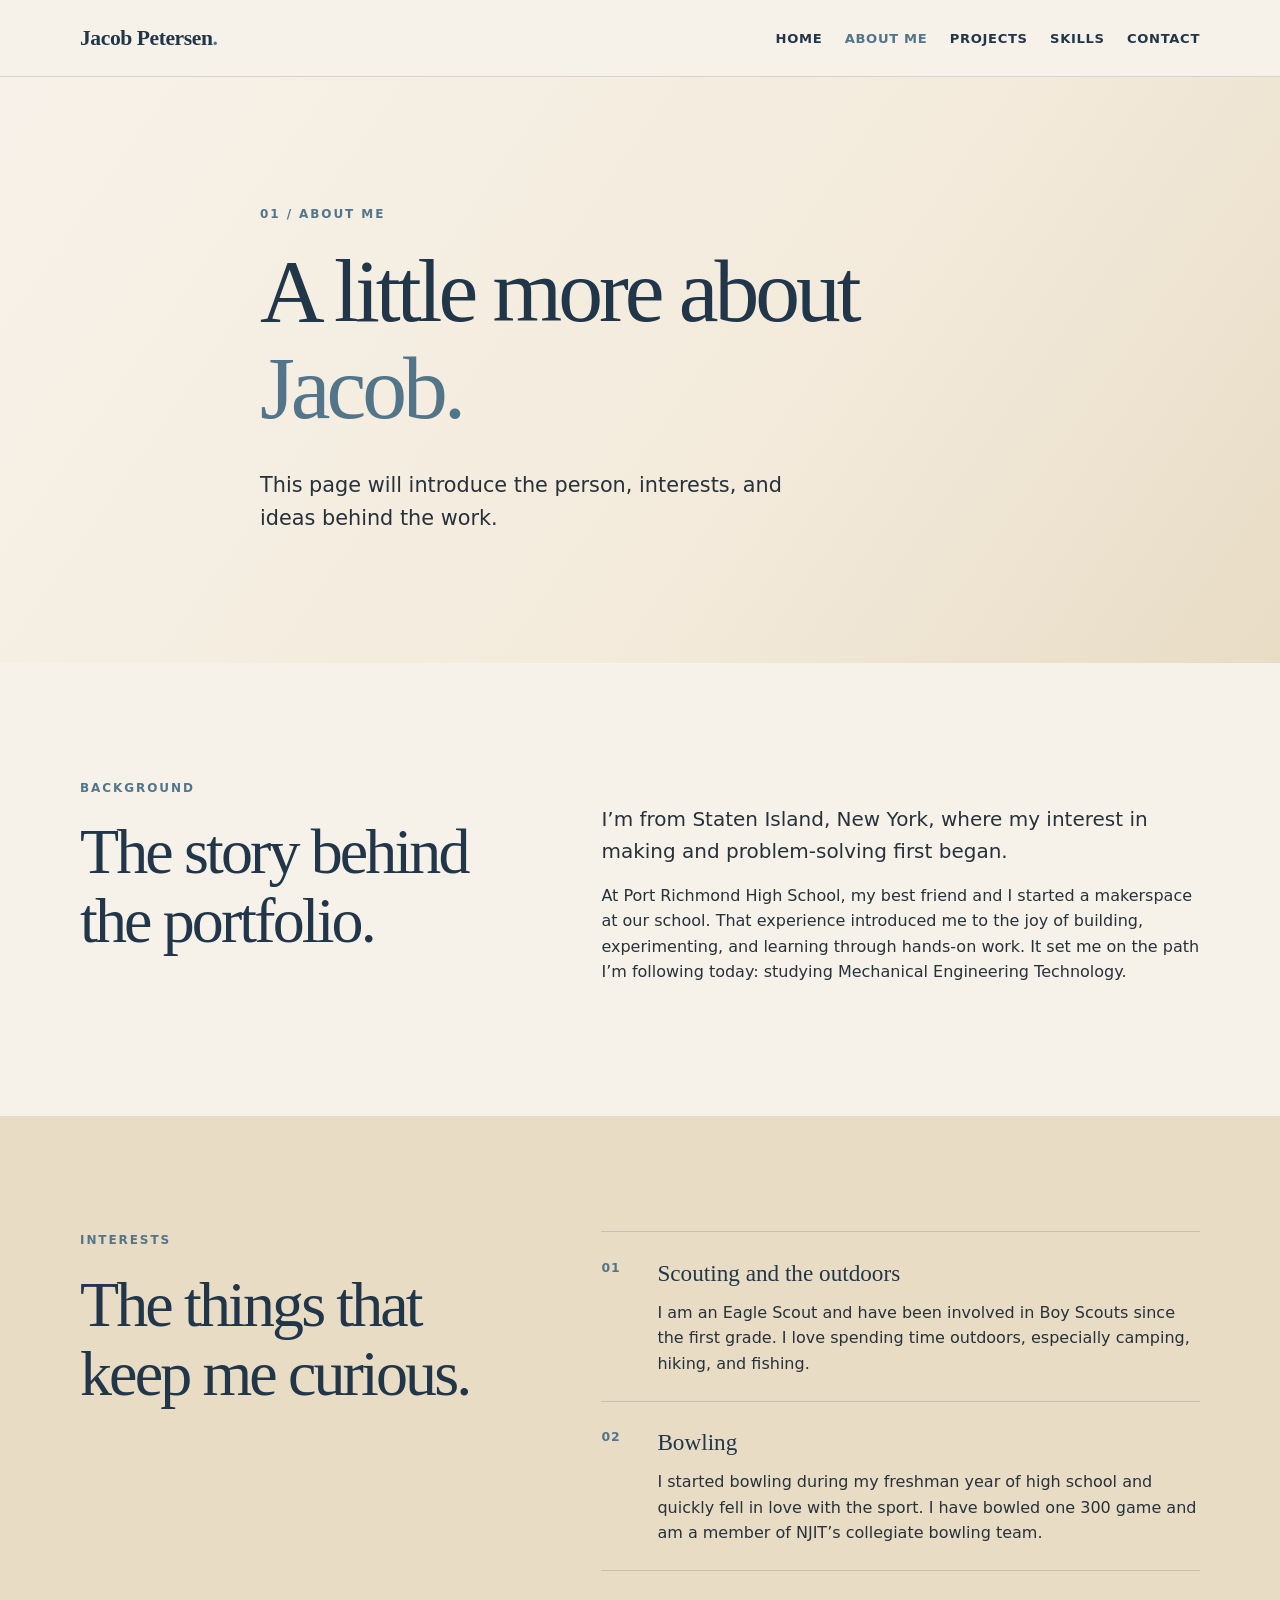
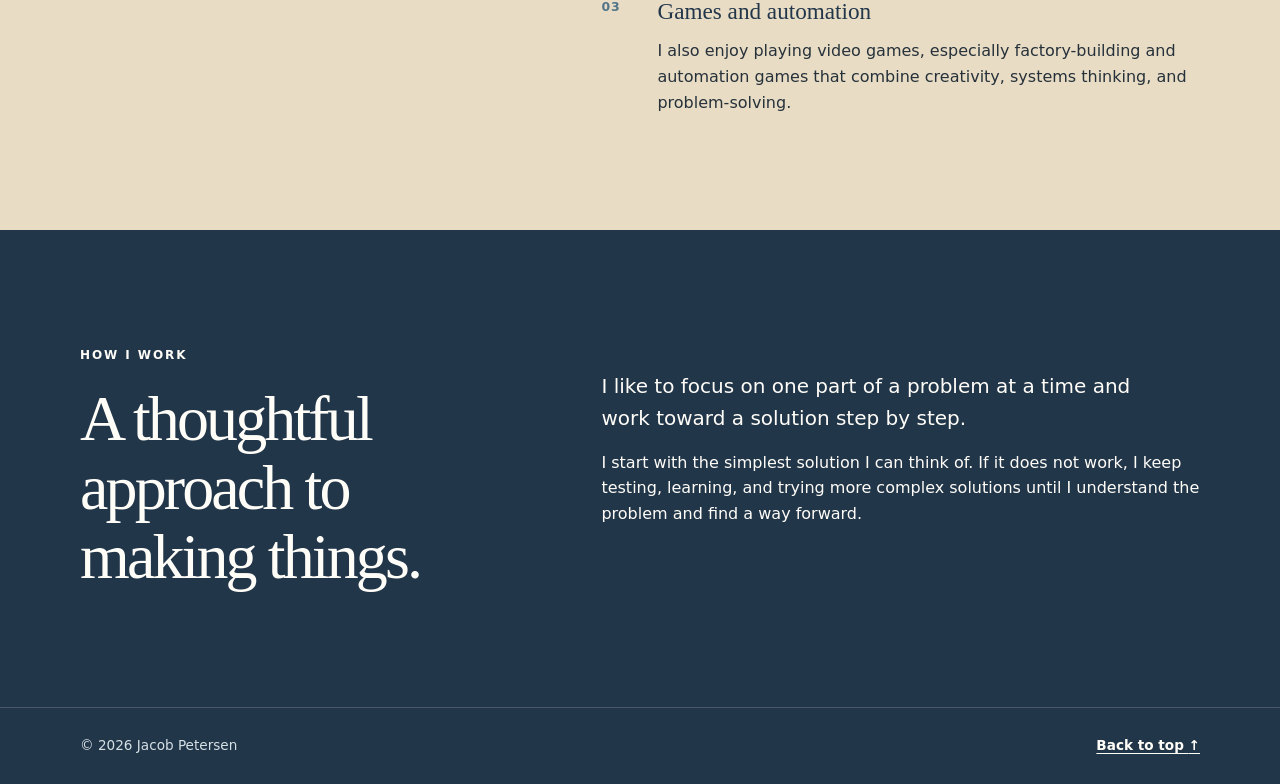
==== about.html @ 649fc0de "Complete portfolio content sections" ====
<!doctype html>
<html lang="en">
  <head>
    <meta charset="utf-8" />
    <meta name="viewport" content="width=device-width, initial-scale=1" />
    <meta
      name="description"
      content="About Jacob Petersen — background, interests, and ways of working."
    />
    <title>About Me | Jacob Petersen</title>
    <link rel="stylesheet" href="styles.css" />
  </head>
  <body>
    <a class="skip-link" href="#main-content">Skip to main content</a>

    <header class="site-header">
      <div class="container header-inner">
        <a class="brand" href="index.html#home" aria-label="Jacob Petersen portfolio home">Jacob Petersen<span>.</span></a>
        <nav aria-label="Primary navigation">
          <ul class="nav-list">
            <li><a class="nav-link" href="index.html#home">Home</a></li>
            <li><a class="nav-link active" href="about.html" aria-current="page">About Me</a></li>
            <li><a class="nav-link" href="index.html#projects">Projects</a></li>
            <li><a class="nav-link" href="index.html#skills">Skills</a></li>
            <li><a class="nav-link" href="index.html#contact">Contact</a></li>
          </ul>
        </nav>
      </div>
    </header>

    <main id="main-content">
      <section class="page-hero" aria-labelledby="about-title">
        <div class="container narrow-section">
          <p class="eyebrow">01 / About me</p>
          <h1 id="about-title">A little more about <em>Jacob.</em></h1>
          <p class="hero-intro">This page will introduce the person, interests, and ideas behind the work.</p>
        </div>
      </section>

      <section class="section section-light" aria-labelledby="story-title">
        <div class="container about-grid">
          <div>
            <p class="eyebrow">Background</p>
            <h2 id="story-title">The story behind the portfolio.</h2>
          </div>
          <div class="about-copy">
            <p class="section-lede">I’m from Staten Island, New York, where my interest in making and problem-solving first began.</p>
            <p>At Port Richmond High School, my best friend and I started a makerspace at our school. That experience introduced me to the joy of building, experimenting, and learning through hands-on work. It set me on the path I’m following today: studying Mechanical Engineering Technology.</p>
          </div>
        </div>
      </section>

      <section class="section section-sand" aria-labelledby="interests-title">
        <div class="container about-grid">
          <div>
            <p class="eyebrow">Interests</p>
            <h2 id="interests-title">The things that keep me curious.</h2>
          </div>
          <div class="about-copy">
            <div class="interest-list">
              <article class="interest-item">
                <p class="interest-number">01</p>
                <div>
                  <h3>Scouting and the outdoors</h3>
                  <p>I am an Eagle Scout and have been involved in Boy Scouts since the first grade. I love spending time outdoors, especially camping, hiking, and fishing.</p>
                </div>
              </article>
              <article class="interest-item">
                <p class="interest-number">02</p>
                <div>
                  <h3>Bowling</h3>
                  <p>I started bowling during my freshman year of high school and quickly fell in love with the sport. I have bowled one 300 game and am a member of NJIT’s collegiate bowling team.</p>
                </div>
              </article>
              <article class="interest-item">
                <p class="interest-number">03</p>
                <div>
                  <h3>Games and automation</h3>
                  <p>I also enjoy playing video games, especially factory-building and automation games that combine creativity, systems thinking, and problem-solving.</p>
                </div>
              </article>
            </div>
          </div>
        </div>
      </section>

      <section class="section section-blue" aria-labelledby="values-title">
        <div class="container about-grid">
          <div>
            <p class="eyebrow">How I work</p>
            <h2 id="values-title">A thoughtful approach to making things.</h2>
          </div>
          <div class="about-copy">
            <p class="section-lede">I like to focus on one part of a problem at a time and work toward a solution step by step.</p>
            <p>I start with the simplest solution I can think of. If it does not work, I keep testing, learning, and trying more complex solutions until I understand the problem and find a way forward.</p>
          </div>
        </div>
      </section>
    </main>

    <footer class="site-footer">
      <div class="container footer-inner">
        <p>© 2026 Jacob Petersen</p>
        <a class="text-link" href="#main-content">Back to top <span aria-hidden="true">↑</span></a>
      </div>
    </footer>
  </body>
</html>
---- styles.css ----
:root {
  --paper: #f7f2e9;
  --sand: #e8dcc5;
  --tan: #c6ae89;
  --navy: #22364a;
  --ocean: #52758a;
  --ink: #26313a;
  --white: #fffdf8;
  --line: rgba(34, 54, 74, 0.16);
  --shadow: 0 18px 50px rgba(34, 54, 74, 0.12);
}

* { box-sizing: border-box; }
html { scroll-behavior: smooth; }
body {
  margin: 0;
  color: var(--ink);
  background: var(--paper);
  font-family: Inter, ui-sans-serif, system-ui, -apple-system, BlinkMacSystemFont, "Segoe UI", sans-serif;
  line-height: 1.6;
}

a { color: inherit; }
.container { width: min(1120px, calc(100% - 3rem)); margin: 0 auto; }
.skip-link { position: absolute; left: 1rem; top: -4rem; z-index: 10; padding: .7rem 1rem; background: var(--navy); color: var(--white); }
.skip-link:focus { top: 1rem; }

.site-header { position: sticky; top: 0; z-index: 5; background: rgba(247, 242, 233, .94); border-bottom: 1px solid var(--line); backdrop-filter: blur(12px); }
.header-inner, .footer-inner { display: flex; align-items: center; justify-content: space-between; gap: 2rem; min-height: 76px; }
.brand { color: var(--navy); font-family: Georgia, serif; font-size: 1.35rem; font-weight: 700; text-decoration: none; letter-spacing: -.02em; }
.brand span { color: var(--ocean); }
.nav-list { display: flex; flex-wrap: wrap; gap: 1.4rem; padding: 0; margin: 0; list-style: none; }
.nav-link { color: var(--navy); font-size: .82rem; font-weight: 700; text-decoration: none; letter-spacing: .05em; text-transform: uppercase; }
.nav-link:hover, .nav-link:focus-visible, .nav-link.active { color: var(--ocean); }

.hero { overflow: hidden; padding: clamp(5rem, 10vw, 8rem) 0 clamp(5rem, 9vw, 8rem); background: linear-gradient(125deg, var(--paper) 0%, #f3eadb 62%, var(--sand) 100%); }
.page-hero { padding: clamp(5rem, 10vw, 8rem) 0; background: linear-gradient(125deg, var(--paper) 0%, #f3eadb 62%, var(--sand) 100%); }
.hero-grid { display: grid; grid-template-columns: minmax(0, 1fr) minmax(280px, .8fr); align-items: center; gap: clamp(3rem, 8vw, 8rem); }
.eyebrow { margin: 0 0 1.2rem; color: var(--ocean); font-size: .75rem; font-weight: 800; letter-spacing: .16em; text-transform: uppercase; }
h1, h2 { margin: 0; color: var(--navy); font-family: Georgia, "Times New Roman", serif; font-weight: 500; letter-spacing: -.045em; line-height: 1.08; }
h1 { max-width: 700px; font-size: clamp(3.3rem, 7vw, 6.2rem); }
h1 em { color: var(--ocean); font-style: normal; }
.hero-intro { max-width: 560px; margin: 2rem 0 0; font-size: clamp(1.08rem, 2vw, 1.3rem); }
.hero-actions { display: flex; flex-wrap: wrap; align-items: center; gap: 1.4rem; margin-top: 2.3rem; }
.button { display: inline-flex; gap: .7rem; align-items: center; padding: .9rem 1.2rem; border: 1px solid transparent; border-radius: 999px; font-weight: 750; text-decoration: none; }
.button-primary { background: var(--navy); color: var(--white); box-shadow: 0 8px 20px rgba(34, 54, 74, .16); }
.button-primary:hover, .button-primary:focus-visible { background: var(--ocean); }
.text-link { color: var(--navy); font-weight: 750; text-decoration-thickness: 1px; text-underline-offset: .25em; }
.text-link:hover, .text-link:focus-visible { color: var(--ocean); }
.placeholder-note { color: #65717a; font-size: .82rem; font-style: italic; }
.hero-copy > .placeholder-note { margin-top: 2.4rem; }

.hero-art { position: relative; min-height: 420px; border-radius: 48% 48% 16% 16%; background: rgba(255, 253, 248, .58); box-shadow: var(--shadow); overflow: hidden; }
.sun { position: absolute; top: 19%; right: 21%; width: 110px; aspect-ratio: 1; border-radius: 50%; background: var(--tan); opacity: .8; }
.wave { position: absolute; left: -12%; width: 125%; border-radius: 50% 50% 0 0; transform: rotate(-8deg); }
.wave-back { bottom: 5%; height: 48%; background: var(--ocean); opacity: .75; }
.wave-front { bottom: -10%; height: 42%; background: var(--navy); }
.hero-caption { position: absolute; right: 1.6rem; bottom: 1.5rem; z-index: 1; color: var(--white); font-family: Georgia, serif; font-size: 1.15rem; line-height: 1.2; text-align: right; }

.section { padding: clamp(5rem, 9vw, 8rem) 0; }
.section-light { background: var(--paper); }
.section-sand { background: var(--sand); }
.section-blue { background: var(--navy); color: var(--white); }
.narrow-section { max-width: 760px; }
.about-grid { display: grid; grid-template-columns: minmax(180px, .7fr) minmax(0, 1fr); gap: clamp(2rem, 8vw, 8rem); align-items: start; }
.about-copy { max-width: 600px; }
.interest-list { display: grid; gap: 1.5rem; }
.interest-item { display: grid; grid-template-columns: 2.5rem 1fr; gap: 1rem; padding-top: 1.4rem; border-top: 1px solid var(--line); }
.interest-number { margin: .2rem 0 0; color: var(--ocean); font-size: .78rem; font-weight: 800; letter-spacing: .08em; }
.interest-item h3 { margin: 0; color: var(--navy); font-family: Georgia, "Times New Roman", serif; font-size: 1.45rem; font-weight: 500; }
.interest-item p:not(.interest-number) { margin: .5rem 0 0; }
h2 { font-size: clamp(2.5rem, 5vw, 4.5rem); }
.section-blue h2, .section-blue .eyebrow { color: var(--white); }
.section-lede { max-width: 580px; margin: 1.5rem 0 0; font-size: 1.25rem; }
.skill-grid { display: grid; grid-template-columns: repeat(2, minmax(0, 1fr)); gap: 1px; margin-top: 2.5rem; overflow: hidden; border: 1px solid var(--line); background: var(--line); }
.skill-card { min-height: 170px; padding: 1.5rem; background: var(--white); }
.skill-number { margin: 0 0 1.8rem; color: var(--ocean); font-size: .78rem; font-weight: 800; letter-spacing: .08em; }
.skill-card h3 { margin: 0; color: var(--navy); font-family: Georgia, "Times New Roman", serif; font-size: 1.4rem; font-weight: 500; }
.skill-card p:last-child { margin: .45rem 0 0; }
.section-blue .placeholder-note { color: #d5e0e5; }
.contact-links { display: flex; flex-wrap: wrap; gap: 1rem; margin-top: 2rem; }
.contact-link { display: grid; gap: .2rem; min-width: 230px; padding: 1.1rem 1.25rem; border: 1px solid rgba(255,255,255,.35); border-radius: .35rem; color: var(--white); text-decoration: none; }
.contact-link:hover, .contact-link:focus-visible { background: rgba(255,255,255,.1); border-color: var(--white); }
.contact-label { color: #bfd0d8; font-size: .72rem; font-weight: 800; letter-spacing: .14em; text-transform: uppercase; }
.site-footer { background: var(--navy); color: #d5e0e5; border-top: 1px solid rgba(255,255,255,.18); }
.site-footer p { margin: 0; font-size: .85rem; }
.site-footer .text-link { color: var(--white); font-size: .85rem; }

:focus-visible { outline: 3px solid var(--ocean); outline-offset: 4px; }

@media (max-width: 720px) {
  .container { width: min(100% - 2rem, 1120px); }
  .header-inner { align-items: flex-start; flex-direction: column; gap: .8rem; padding: 1rem 0; }
  .nav-list { gap: .65rem 1rem; }
  .nav-link { font-size: .7rem; }
  .hero-grid { grid-template-columns: 1fr; }
  .about-grid { grid-template-columns: 1fr; gap: 1rem; }
  .skill-grid { grid-template-columns: 1fr; }
  .hero-art { min-height: 300px; }
  .hero { padding-top: 4.5rem; }
  .footer-inner { min-height: 68px; }
}

@media (prefers-reduced-motion: reduce) {
  html { scroll-behavior: auto; }
}
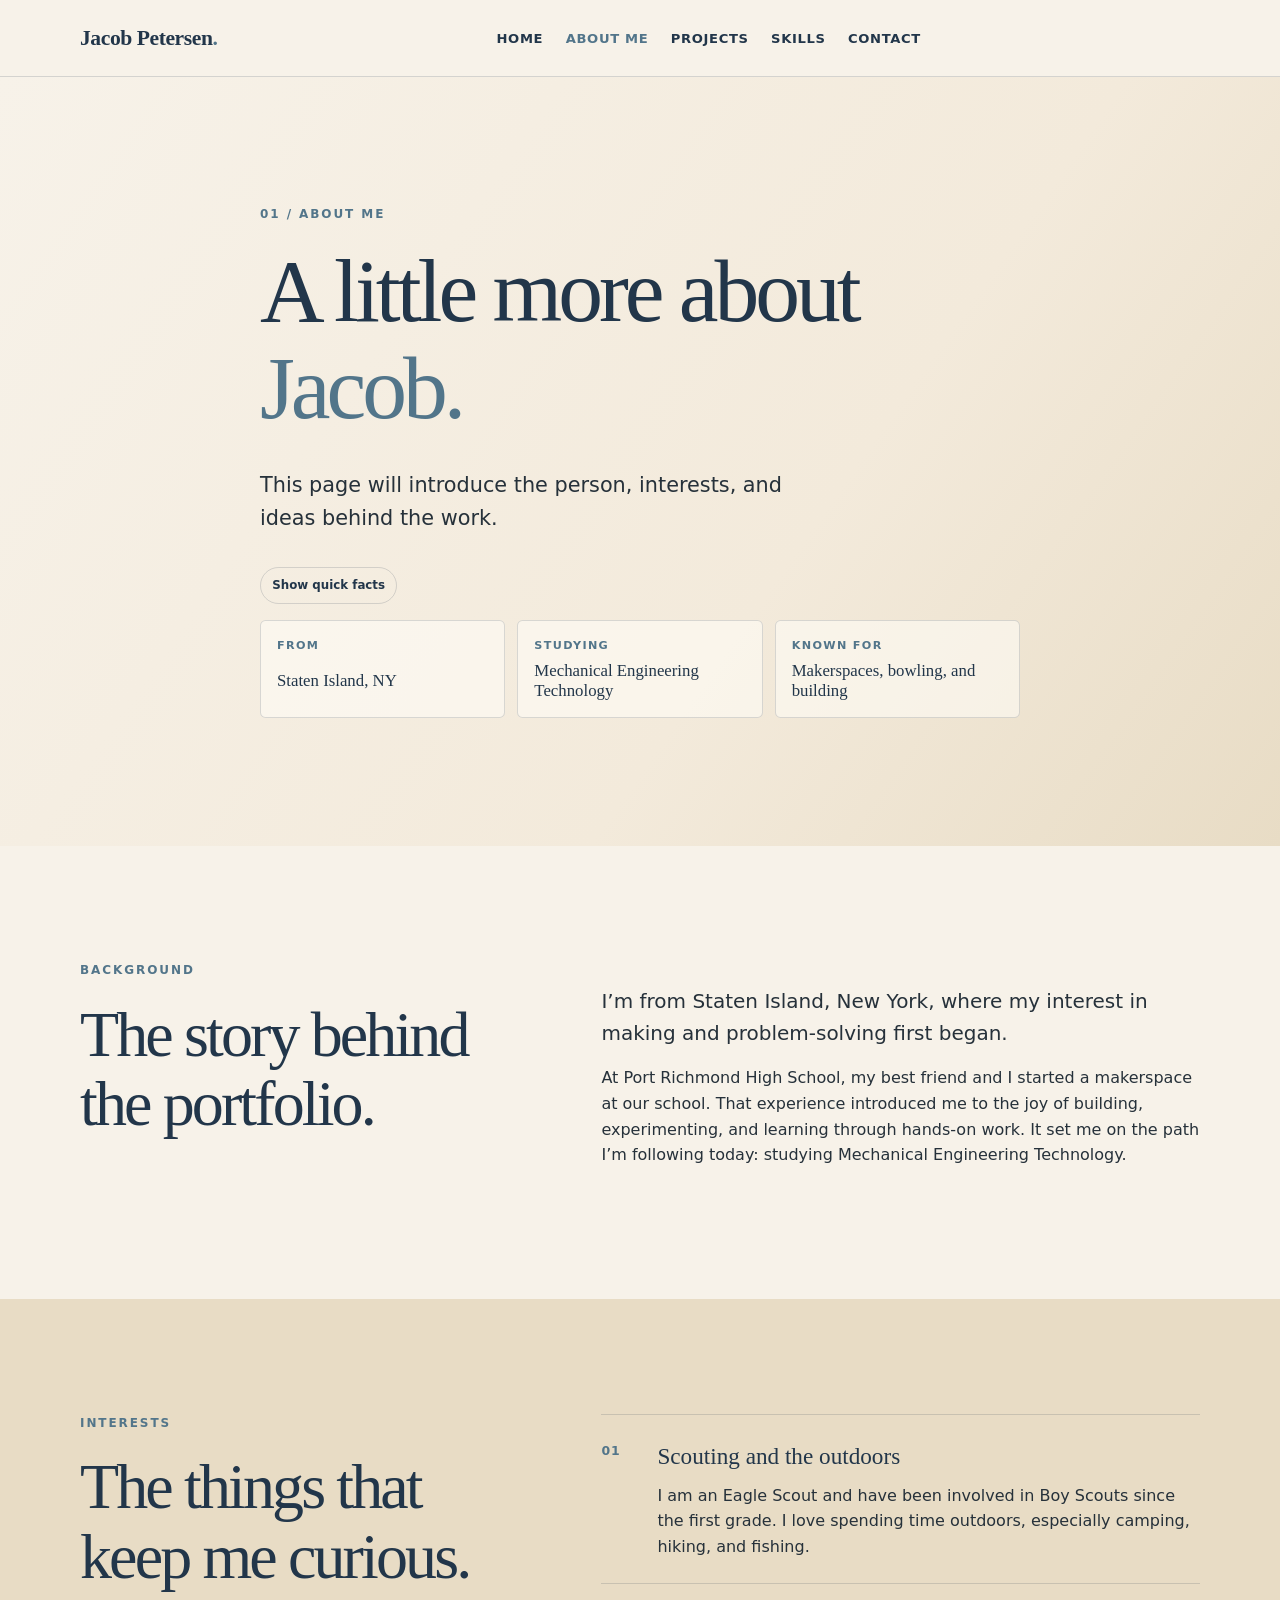
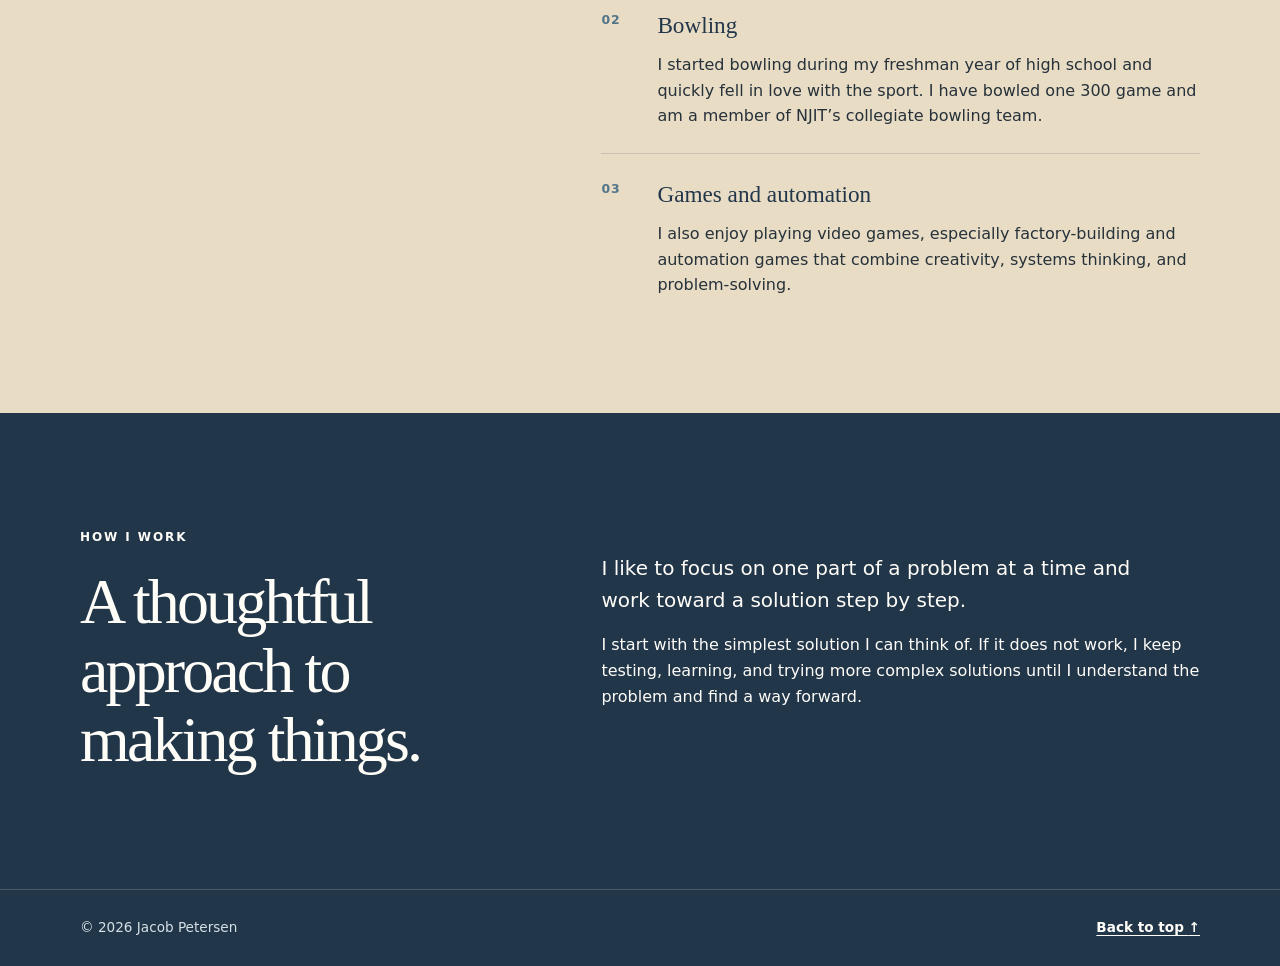
==== commit 69fd374d: "Add interactive mobile menu and quick facts" ====
--- a/about.html
+++ b/about.html
@@ -16,8 +16,11 @@
     <header class="site-header">
       <div class="container header-inner">
         <a class="brand" href="index.html#home" aria-label="Jacob Petersen portfolio home">Jacob Petersen<span>.</span></a>
+        <div class="header-controls">
+          <button class="menu-toggle" type="button" aria-expanded="false" aria-controls="primary-menu">Menu</button>
+        </div>
         <nav aria-label="Primary navigation">
-          <ul class="nav-list">
+          <ul class="nav-list" id="primary-menu">
             <li><a class="nav-link" href="index.html#home">Home</a></li>
             <li><a class="nav-link active" href="about.html" aria-current="page">About Me</a></li>
             <li><a class="nav-link" href="index.html#projects">Projects</a></li>
@@ -34,6 +37,14 @@
           <p class="eyebrow">01 / About me</p>
           <h1 id="about-title">A little more about <em>Jacob.</em></h1>
           <p class="hero-intro">This page will introduce the person, interests, and ideas behind the work.</p>
+          <div class="facts-module">
+            <button class="facts-toggle" type="button" aria-expanded="false" aria-controls="quick-facts">Show quick facts</button>
+            <div class="facts-panel" id="quick-facts" hidden>
+              <div class="fact-card"><span>From</span><strong>Staten Island, NY</strong></div>
+              <div class="fact-card"><span>Studying</span><strong>Mechanical Engineering Technology</strong></div>
+              <div class="fact-card"><span>Known for</span><strong>Makerspaces, bowling, and building</strong></div>
+            </div>
+          </div>
         </div>
       </section>
 
@@ -104,5 +115,6 @@
         <a class="text-link" href="#main-content">Back to top <span aria-hidden="true">↑</span></a>
       </div>
     </footer>
+    <script src="script.js" defer></script>
   </body>
 </html>
--- a/styles.css
+++ b/styles.css
@@ -27,8 +27,12 @@
 
 .site-header { position: sticky; top: 0; z-index: 5; background: rgba(247, 242, 233, .94); border-bottom: 1px solid var(--line); backdrop-filter: blur(12px); }
 .header-inner, .footer-inner { display: flex; align-items: center; justify-content: space-between; gap: 2rem; min-height: 76px; }
+.header-controls { display: flex; align-items: center; gap: .6rem; order: 3; }
 .brand { color: var(--navy); font-family: Georgia, serif; font-size: 1.35rem; font-weight: 700; text-decoration: none; letter-spacing: -.02em; }
 .brand span { color: var(--ocean); }
+.menu-toggle, .facts-toggle { padding: .5rem .7rem; border: 1px solid var(--line); border-radius: 999px; background: transparent; color: var(--navy); cursor: pointer; font: inherit; font-size: .74rem; font-weight: 750; }
+.menu-toggle:hover, .menu-toggle:focus-visible, .facts-toggle:hover, .facts-toggle:focus-visible { border-color: var(--ocean); color: var(--ocean); }
+.menu-toggle { display: none; }
 .nav-list { display: flex; flex-wrap: wrap; gap: 1.4rem; padding: 0; margin: 0; list-style: none; }
 .nav-link { color: var(--navy); font-size: .82rem; font-weight: 700; text-decoration: none; letter-spacing: .05em; text-transform: uppercase; }
 .nav-link:hover, .nav-link:focus-visible, .nav-link.active { color: var(--ocean); }
@@ -74,6 +78,7 @@
 .section-lede { max-width: 580px; margin: 1.5rem 0 0; font-size: 1.25rem; }
 .skill-grid { display: grid; grid-template-columns: repeat(2, minmax(0, 1fr)); gap: 1px; margin-top: 2.5rem; overflow: hidden; border: 1px solid var(--line); background: var(--line); }
 .skill-card { min-height: 170px; padding: 1.5rem; background: var(--white); }
+.skill-card:last-child { grid-column: 1 / -1; }
 .skill-number { margin: 0 0 1.8rem; color: var(--ocean); font-size: .78rem; font-weight: 800; letter-spacing: .08em; }
 .skill-card h3 { margin: 0; color: var(--navy); font-family: Georgia, "Times New Roman", serif; font-size: 1.4rem; font-weight: 500; }
 .skill-card p:last-child { margin: .45rem 0 0; }
@@ -86,16 +91,29 @@
 .site-footer p { margin: 0; font-size: .85rem; }
 .site-footer .text-link { color: var(--white); font-size: .85rem; }
 
+.facts-module { margin-top: 2rem; }
+.facts-panel { display: grid; grid-template-columns: repeat(3, minmax(0, 1fr)); gap: .75rem; margin-top: 1rem; }
+.fact-card { display: grid; gap: .35rem; padding: 1rem; border: 1px solid var(--line); border-radius: .35rem; background: rgba(255, 253, 248, .55); }
+.fact-card span { color: var(--ocean); font-size: .7rem; font-weight: 800; letter-spacing: .12em; text-transform: uppercase; }
+.fact-card strong { color: var(--navy); font-family: Georgia, "Times New Roman", serif; font-size: 1.05rem; font-weight: 500; line-height: 1.2; }
+
 :focus-visible { outline: 3px solid var(--ocean); outline-offset: 4px; }
 
 @media (max-width: 720px) {
   .container { width: min(100% - 2rem, 1120px); }
-  .header-inner { align-items: flex-start; flex-direction: column; gap: .8rem; padding: 1rem 0; }
+  .header-inner { align-items: center; flex-wrap: wrap; gap: .8rem; padding: 1rem 0; }
+  .header-controls { margin-left: auto; order: 2; }
+  .menu-toggle { display: inline-block; }
+  .site-header nav { flex-basis: 100%; order: 3; }
+  .nav-list { display: none; flex-direction: column; gap: .65rem; padding-top: .6rem; }
+  .nav-list.is-open { display: flex; }
   .nav-list { gap: .65rem 1rem; }
   .nav-link { font-size: .7rem; }
   .hero-grid { grid-template-columns: 1fr; }
   .about-grid { grid-template-columns: 1fr; gap: 1rem; }
   .skill-grid { grid-template-columns: 1fr; }
+  .skill-card:last-child { grid-column: auto; }
+  .facts-panel { grid-template-columns: 1fr; }
   .hero-art { min-height: 300px; }
   .hero { padding-top: 4.5rem; }
   .footer-inner { min-height: 68px; }
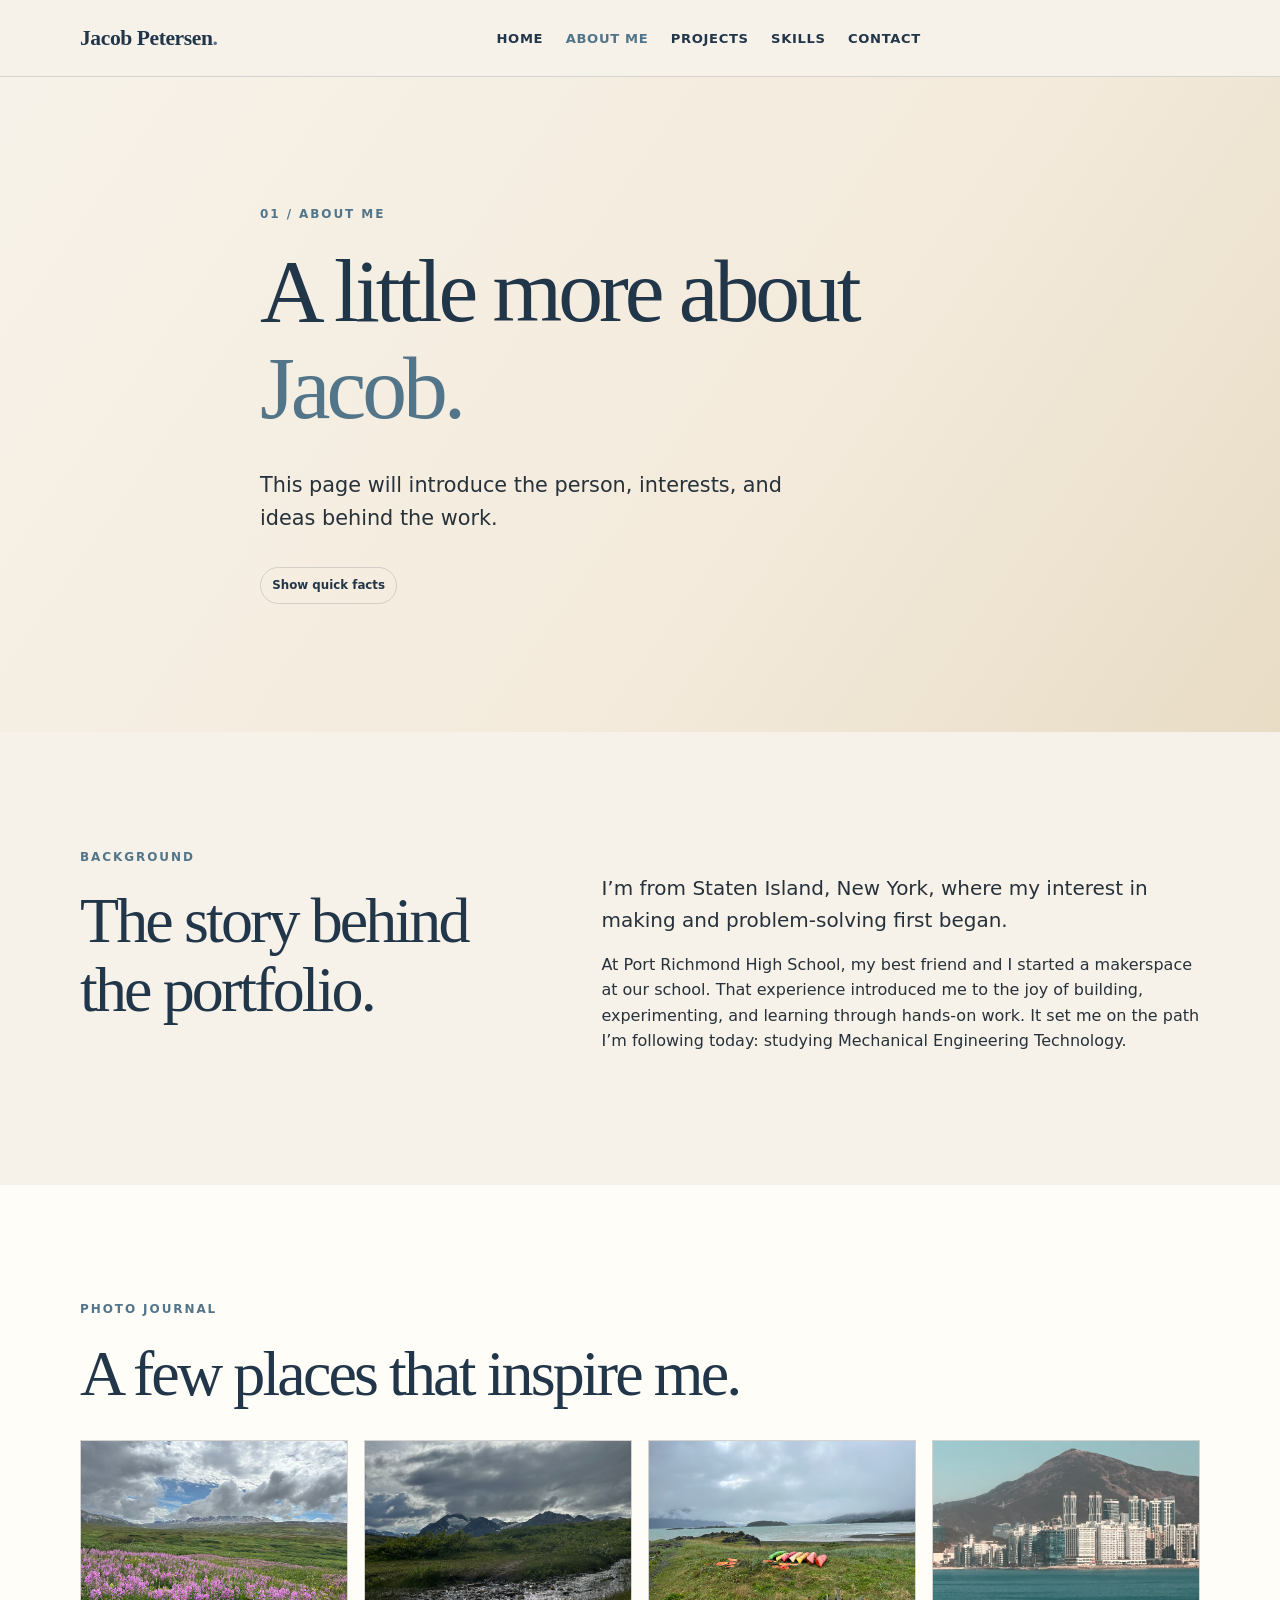
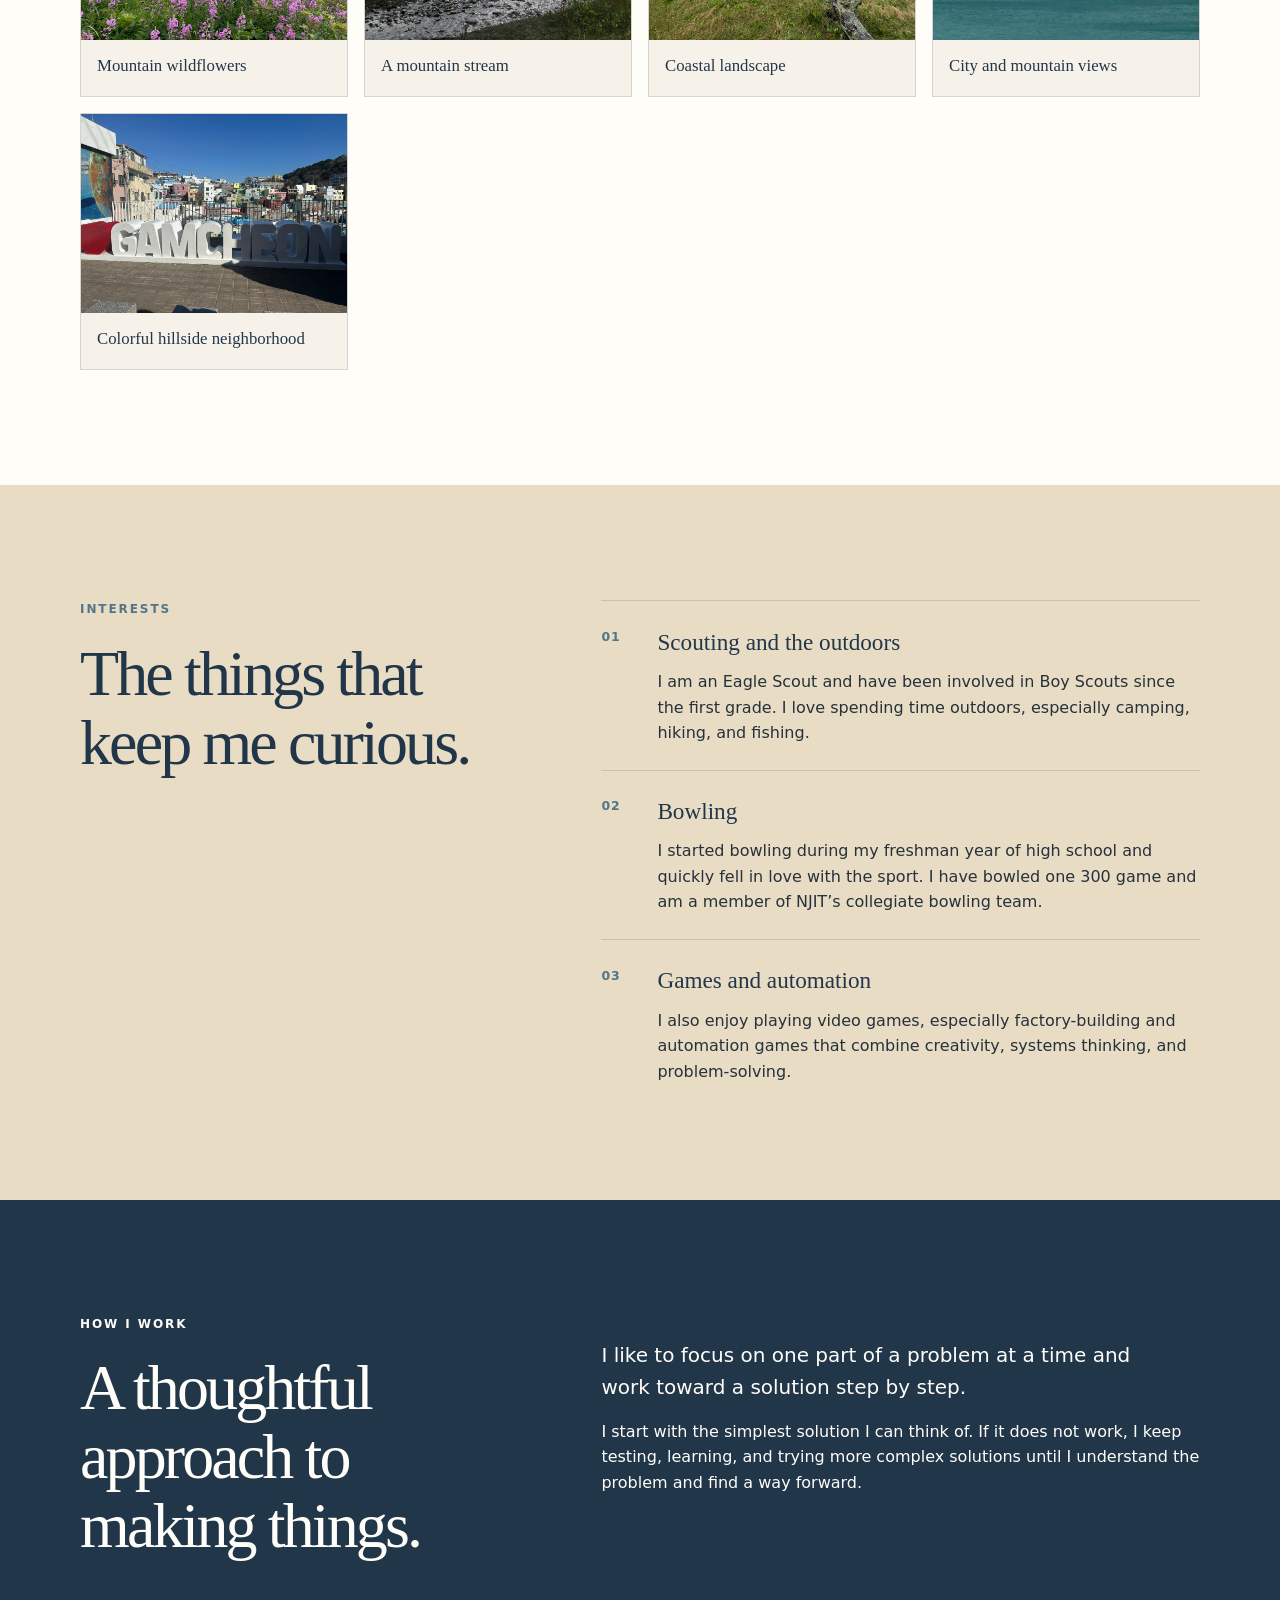
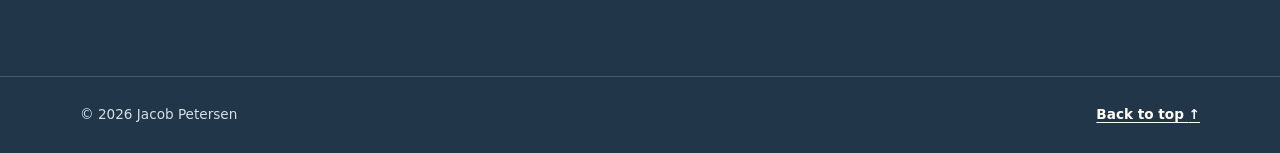
==== commit 2a723ba1: "Add About page photo gallery" ====
--- a/about.html
+++ b/about.html
@@ -61,6 +61,35 @@
         </div>
       </section>
 
+      <section class="section section-gallery" aria-labelledby="gallery-title">
+        <div class="container">
+          <p class="eyebrow">Photo journal</p>
+          <h2 id="gallery-title">A few places that inspire me.</h2>
+          <div class="photo-grid">
+            <figure class="photo-card">
+              <img src="images/mountain-wildflowers.jpg" alt="A wide mountain valley covered in pink wildflowers beneath a cloudy sky" loading="lazy">
+              <figcaption>Mountain wildflowers</figcaption>
+            </figure>
+            <figure class="photo-card">
+              <img src="images/mountain-stream.jpg" alt="A clear stream flowing through a green valley with mountains in the distance" loading="lazy">
+              <figcaption>A mountain stream</figcaption>
+            </figure>
+            <figure class="photo-card">
+              <img src="images/coastal-landscape.jpg" alt="A misty coastal landscape with a small island and colorful boats in the grass" loading="lazy">
+              <figcaption>Coastal landscape</figcaption>
+            </figure>
+            <figure class="photo-card">
+              <img src="images/mountain-city.jpg" alt="A city across blue water with a large mountain behind it" loading="lazy">
+              <figcaption>City and mountain views</figcaption>
+            </figure>
+            <figure class="photo-card">
+              <img src="images/colorful-hillside.jpg" alt="A colorful hillside neighborhood viewed from a rooftop under a clear blue sky" loading="lazy">
+              <figcaption>Colorful hillside neighborhood</figcaption>
+            </figure>
+          </div>
+        </div>
+      </section>
+
       <section class="section section-sand" aria-labelledby="interests-title">
         <div class="container about-grid">
           <div>
--- a/styles.css
+++ b/styles.css
@@ -64,10 +64,15 @@
 .section { padding: clamp(5rem, 9vw, 8rem) 0; }
 .section-light { background: var(--paper); }
 .section-sand { background: var(--sand); }
+.section-gallery { background: var(--white); }
 .section-blue { background: var(--navy); color: var(--white); }
 .narrow-section { max-width: 760px; }
 .about-grid { display: grid; grid-template-columns: minmax(180px, .7fr) minmax(0, 1fr); gap: clamp(2rem, 8vw, 8rem); align-items: start; }
 .about-copy { max-width: 600px; }
+.photo-grid { display: grid; grid-template-columns: repeat(auto-fit, minmax(220px, 1fr)); gap: 1rem; margin-top: 2rem; }
+.photo-card { margin: 0; overflow: hidden; border: 1px solid var(--line); background: var(--paper); }
+.photo-card img { display: block; width: 100%; aspect-ratio: 4 / 3; object-fit: cover; }
+.photo-card figcaption { padding: .8rem 1rem 1rem; color: var(--navy); font-family: Georgia, "Times New Roman", serif; font-size: 1.05rem; }
 .interest-list { display: grid; gap: 1.5rem; }
 .interest-item { display: grid; grid-template-columns: 2.5rem 1fr; gap: 1rem; padding-top: 1.4rem; border-top: 1px solid var(--line); }
 .interest-number { margin: .2rem 0 0; color: var(--ocean); font-size: .78rem; font-weight: 800; letter-spacing: .08em; }
@@ -93,6 +98,7 @@
 
 .facts-module { margin-top: 2rem; }
 .facts-panel { display: grid; grid-template-columns: repeat(3, minmax(0, 1fr)); gap: .75rem; margin-top: 1rem; }
+.facts-panel[hidden] { display: none; }
 .fact-card { display: grid; gap: .35rem; padding: 1rem; border: 1px solid var(--line); border-radius: .35rem; background: rgba(255, 253, 248, .55); }
 .fact-card span { color: var(--ocean); font-size: .7rem; font-weight: 800; letter-spacing: .12em; text-transform: uppercase; }
 .fact-card strong { color: var(--navy); font-family: Georgia, "Times New Roman", serif; font-size: 1.05rem; font-weight: 500; line-height: 1.2; }
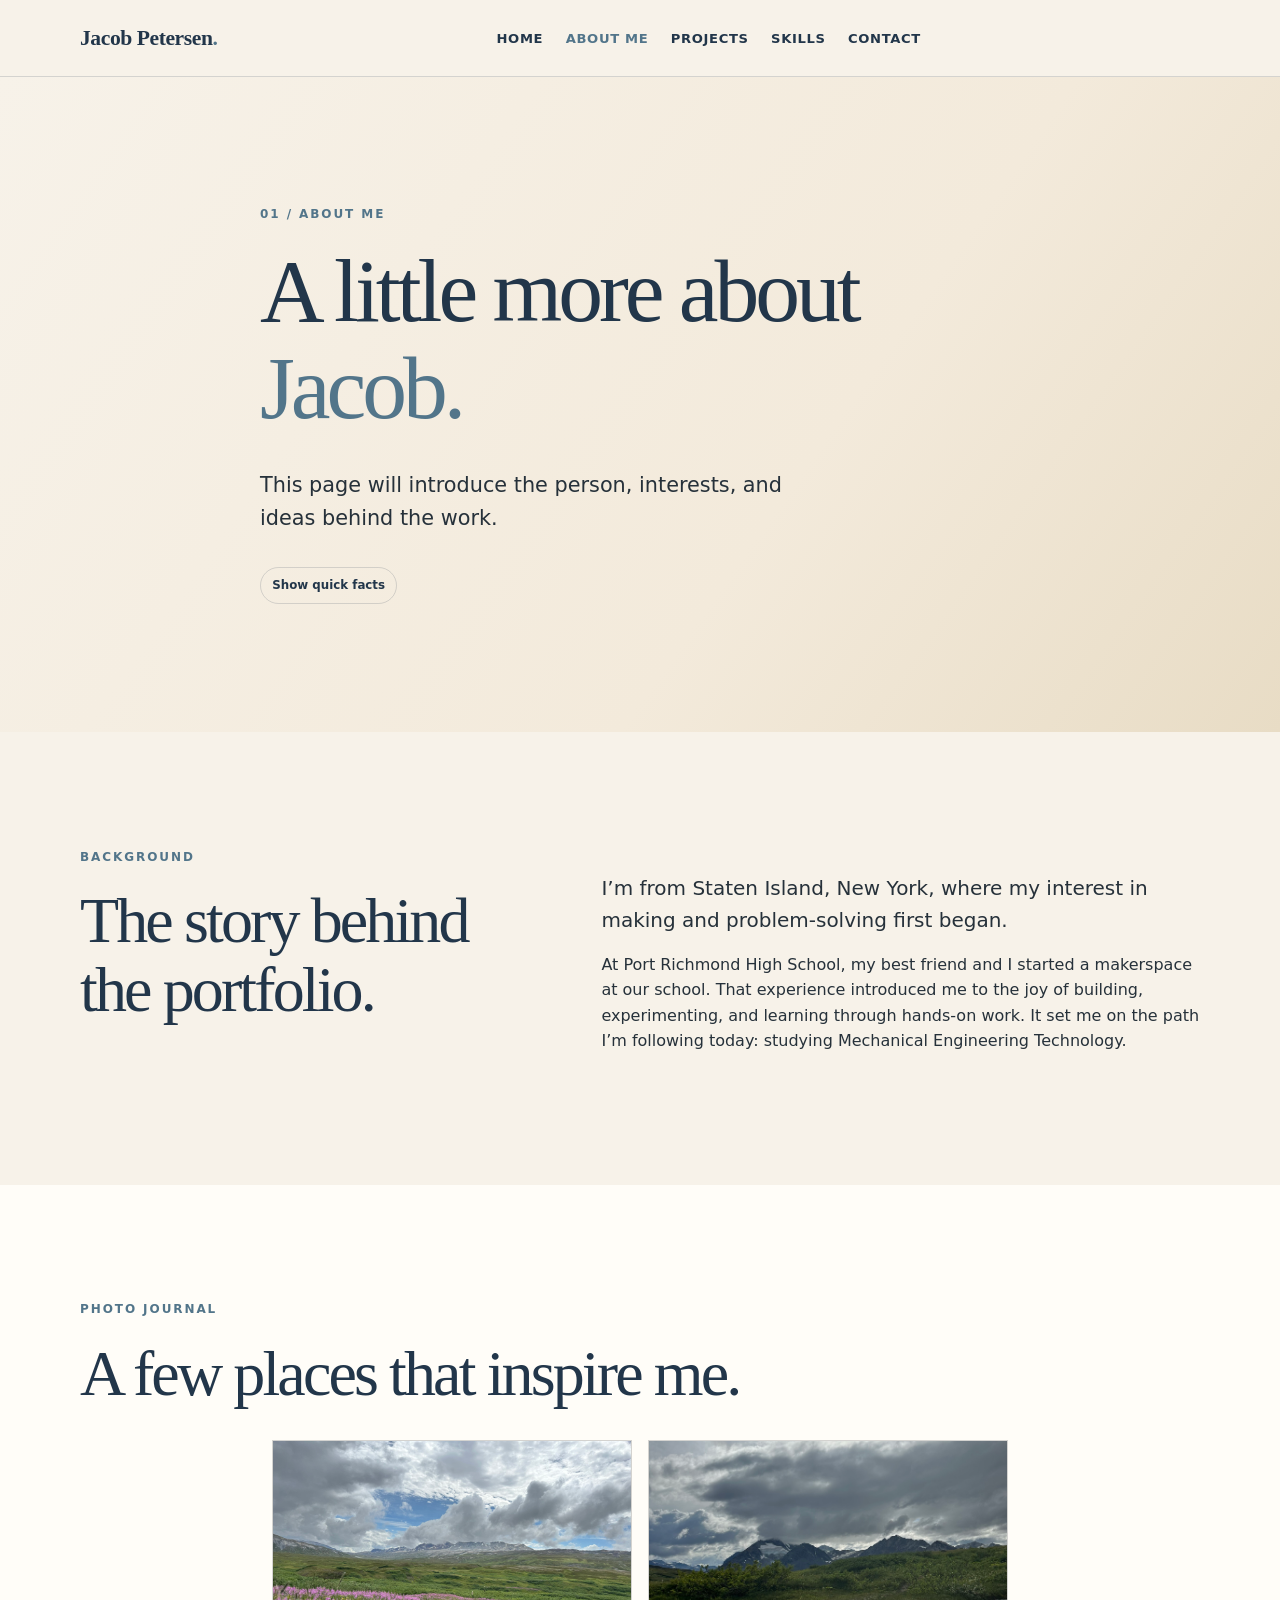
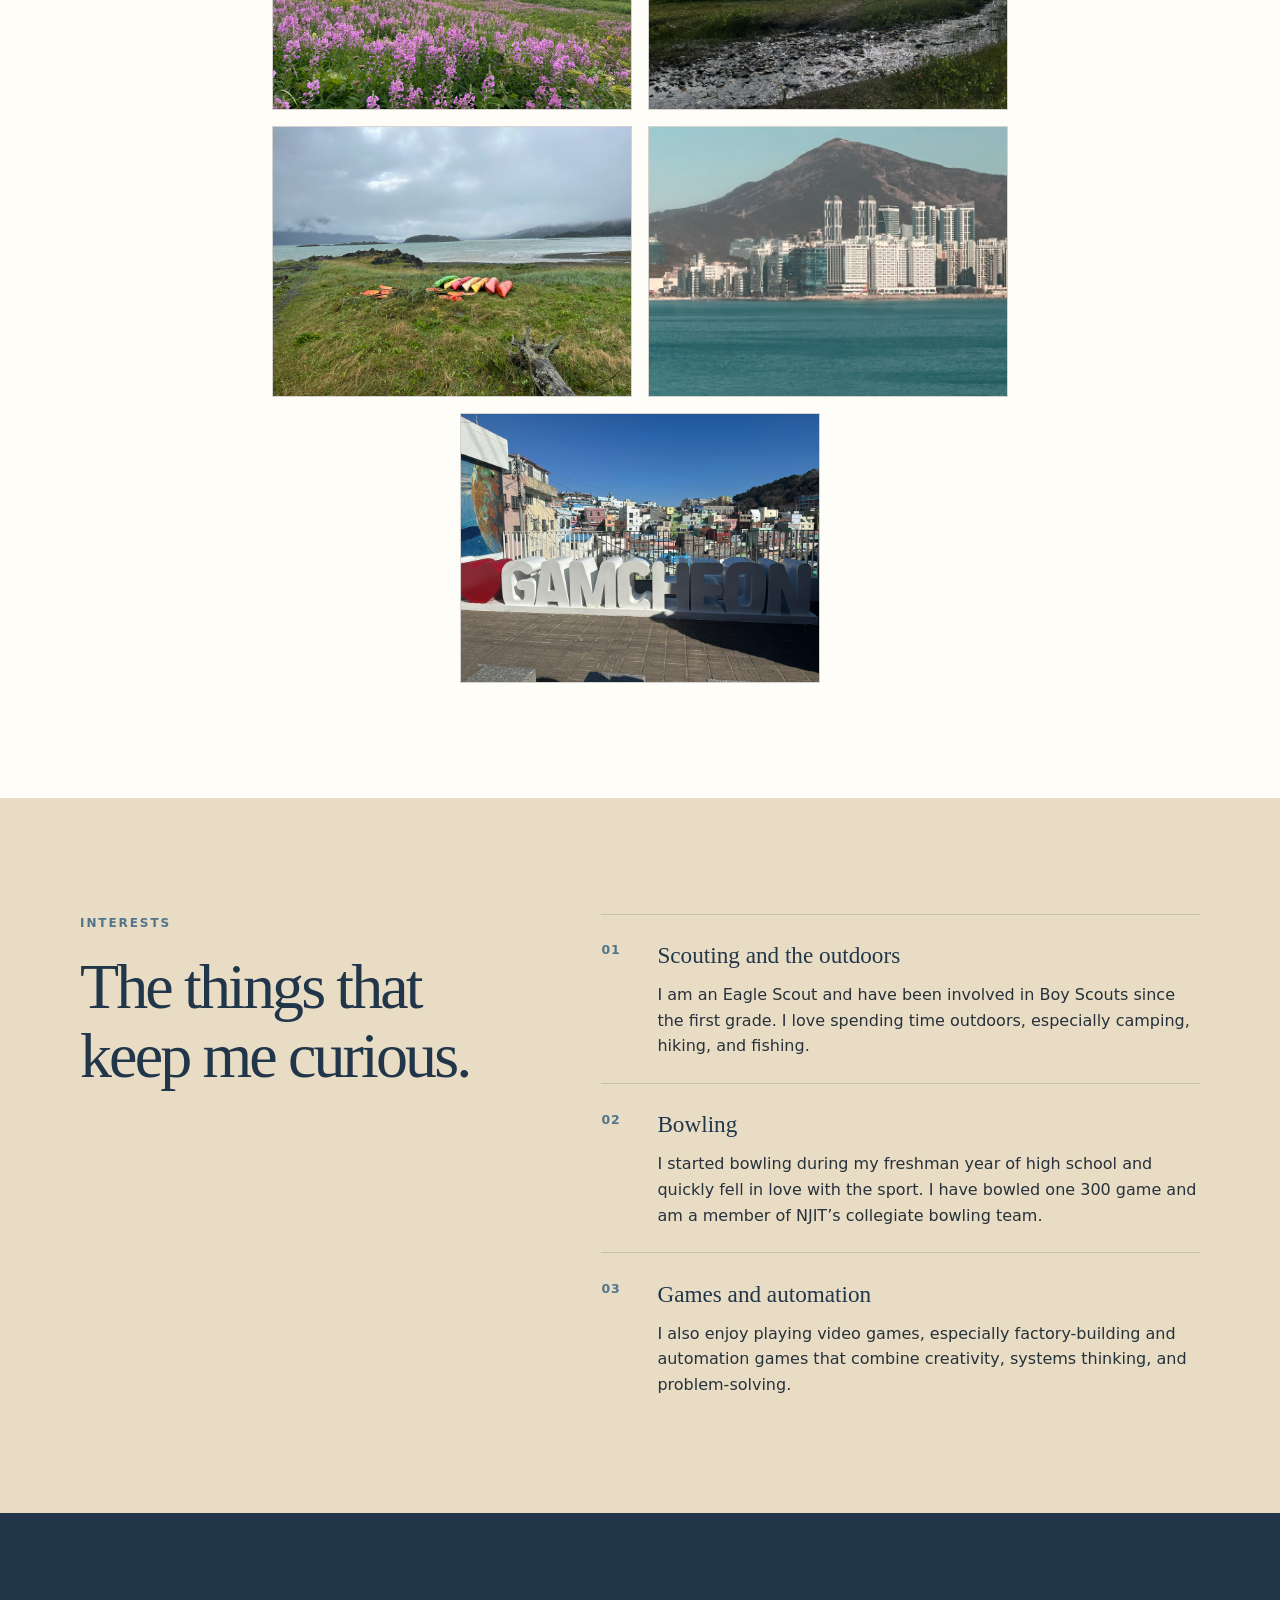
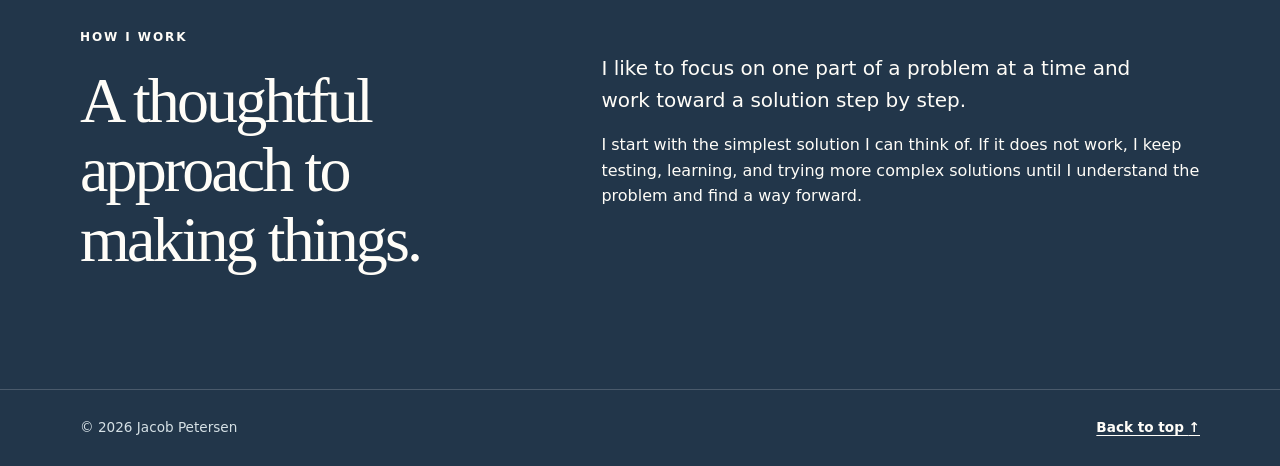
==== commit f6b68cc4: "Refine About page photo layout" ====
--- a/about.html
+++ b/about.html
@@ -68,23 +68,18 @@
           <div class="photo-grid">
             <figure class="photo-card">
               <img src="images/mountain-wildflowers.jpg" alt="A wide mountain valley covered in pink wildflowers beneath a cloudy sky" loading="lazy">
-              <figcaption>Mountain wildflowers</figcaption>
             </figure>
             <figure class="photo-card">
               <img src="images/mountain-stream.jpg" alt="A clear stream flowing through a green valley with mountains in the distance" loading="lazy">
-              <figcaption>A mountain stream</figcaption>
             </figure>
             <figure class="photo-card">
               <img src="images/coastal-landscape.jpg" alt="A misty coastal landscape with a small island and colorful boats in the grass" loading="lazy">
-              <figcaption>Coastal landscape</figcaption>
             </figure>
             <figure class="photo-card">
               <img src="images/mountain-city.jpg" alt="A city across blue water with a large mountain behind it" loading="lazy">
-              <figcaption>City and mountain views</figcaption>
             </figure>
             <figure class="photo-card">
               <img src="images/colorful-hillside.jpg" alt="A colorful hillside neighborhood viewed from a rooftop under a clear blue sky" loading="lazy">
-              <figcaption>Colorful hillside neighborhood</figcaption>
             </figure>
           </div>
         </div>
--- a/styles.css
+++ b/styles.css
@@ -69,10 +69,10 @@
 .narrow-section { max-width: 760px; }
 .about-grid { display: grid; grid-template-columns: minmax(180px, .7fr) minmax(0, 1fr); gap: clamp(2rem, 8vw, 8rem); align-items: start; }
 .about-copy { max-width: 600px; }
-.photo-grid { display: grid; grid-template-columns: repeat(auto-fit, minmax(220px, 1fr)); gap: 1rem; margin-top: 2rem; }
+.photo-grid { display: grid; grid-template-columns: repeat(2, minmax(0, 360px)); justify-content: center; gap: 1rem; max-width: 736px; margin: 2rem auto 0; }
 .photo-card { margin: 0; overflow: hidden; border: 1px solid var(--line); background: var(--paper); }
 .photo-card img { display: block; width: 100%; aspect-ratio: 4 / 3; object-fit: cover; }
-.photo-card figcaption { padding: .8rem 1rem 1rem; color: var(--navy); font-family: Georgia, "Times New Roman", serif; font-size: 1.05rem; }
+.photo-card:last-child { grid-column: 1 / -1; justify-self: center; width: min(100%, 360px); }
 .interest-list { display: grid; gap: 1.5rem; }
 .interest-item { display: grid; grid-template-columns: 2.5rem 1fr; gap: 1rem; padding-top: 1.4rem; border-top: 1px solid var(--line); }
 .interest-number { margin: .2rem 0 0; color: var(--ocean); font-size: .78rem; font-weight: 800; letter-spacing: .08em; }
@@ -120,6 +120,8 @@
   .skill-grid { grid-template-columns: 1fr; }
   .skill-card:last-child { grid-column: auto; }
   .facts-panel { grid-template-columns: 1fr; }
+  .photo-grid { grid-template-columns: 1fr; max-width: 360px; }
+  .photo-card:last-child { grid-column: auto; width: auto; }
   .hero-art { min-height: 300px; }
   .hero { padding-top: 4.5rem; }
   .footer-inner { min-height: 68px; }
